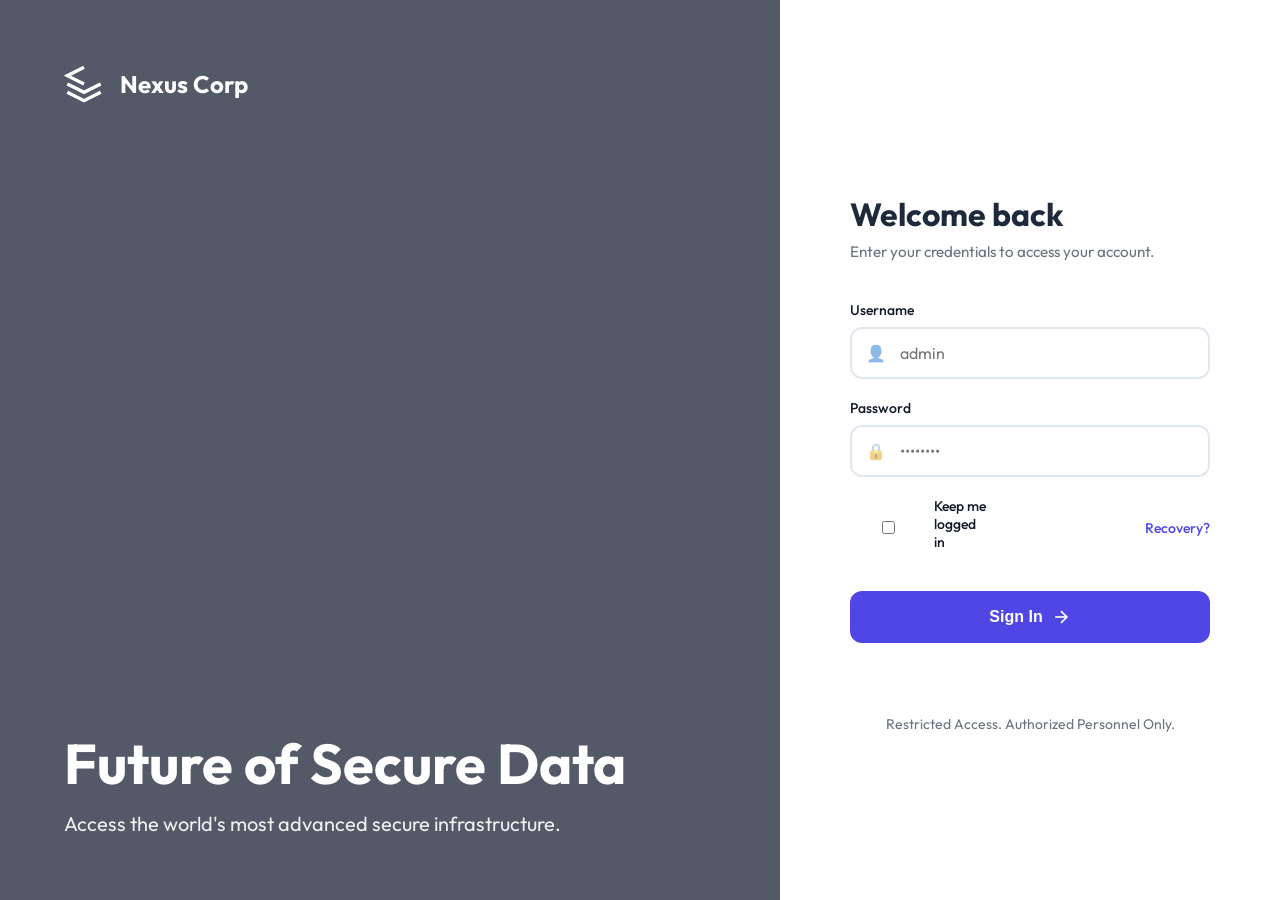
==== index.html @ d3379cbf "Initial Commit" ====
<!DOCTYPE html>
<html lang="en">

<head>
    <meta charset="UTF-8">
    <meta name="viewport" content="width=device-width, initial-scale=1.0">
    <title>Secure Login | Nexus Corp</title>
    <link rel="stylesheet" href="styles.css">
    <link href="https://fonts.googleapis.com/css2?family=Outfit:wght@400;500;600;700&display=swap" rel="stylesheet">
</head>

<body class="login-body">
    <div class="split-screen">
        <div class="left-panel">
            <div class="glass-overlay">
                <div class="brand">
                    <svg width="40" height="40" viewBox="0 0 24 24" fill="none" stroke="white" stroke-width="2">
                        <path d="M12 2L2 7L12 12LC12 12L22 7L12 2Z"></path>
                        <path d="M2 17L12 22L22 17"></path>
                        <path d="M2 12L12 17L22 12"></path>
                    </svg>
                    <h1>Nexus Corp</h1>
                </div>
                <div class="hero-text">
                    <h2>Future of Secure Data</h2>
                    <p>Access the world's most advanced secure infrastructure.</p>
                </div>
            </div>
        </div>
        <div class="right-panel">
            <div class="login-box">
                <div class="login-header">
                    <h2>Welcome back</h2>
                    <p class="subtitle">Enter your credentials to access your account.</p>
                </div>

                <form id="loginForm">
                    <div class="form-group">
                        <label for="username">Username</label>
                        <div class="input-wrapper">
                            <span class="input-icon">👤</span>
                            <input type="text" id="username" name="username" placeholder="admin" required>
                        </div>
                    </div>

                    <div class="form-group">
                        <label for="password">Password</label>
                        <div class="input-wrapper">
                            <span class="input-icon">🔒</span>
                            <input type="password" id="password" name="password" placeholder="••••••••" required>
                        </div>
                    </div>

                    <div class="form-footer">
                        <div class="checkbox">
                            <input type="checkbox" id="remember">
                            <label for="remember">Keep me logged in</label>
                        </div>
                        <a href="#" class="forgot-password">Recovery?</a>
                    </div>

                    <button type="submit" class="submit-btn" id="submitBtn">
                        <span>Sign In</span>
                        <svg width="20" height="20" viewBox="0 0 24 24" fill="none" stroke="currentColor"
                            stroke-width="2">
                            <line x1="5" y1="12" x2="19" y2="12"></line>
                            <polyline points="12 5 19 12 12 19"></polyline>
                        </svg>
                    </button>
                </form>

                <div id="message" class="message"></div>

                <div class="footer-text">
                    Restricted Access. Authorized Personnel Only.
                </div>
            </div>
        </div>
    </div>

    <script>
        document.getElementById('loginForm').addEventListener('submit', async function (e) {
            e.preventDefault();

            const username = document.getElementById('username').value;
            const password = document.getElementById('password').value;
            const messageDiv = document.getElementById('message');
            const submitBtn = document.getElementById('submitBtn');

            submitBtn.classList.add('loading');
            messageDiv.style.opacity = '0';

            try {
                const response = await fetch('/login', {
                    method: 'POST',
                    headers: {
                        'Content-Type': 'application/x-www-form-urlencoded',
                    },
                    body: `username=${encodeURIComponent(username)}&password=${encodeURIComponent(password)}`
                });

                const data = await response.json();

                submitBtn.classList.remove('loading');

                if (data.status === 'success') {
                    messageDiv.className = 'message success';
                    messageDiv.textContent = 'Access Granted. Redirecting...';
                    messageDiv.style.opacity = '1';
                    setTimeout(() => {
                        window.location.href = data.redirect;
                    }, 1000);
                } else {
                    messageDiv.className = 'message error';
                    messageDiv.textContent = data.message || 'Access Denied';
                    messageDiv.style.opacity = '1';

                    const form = document.querySelector('.login-box');
                    form.animate([
                        { transform: 'translateX(0)' },
                        { transform: 'translateX(-10px)' },
                        { transform: 'translateX(10px)' },
                        { transform: 'translateX(0)' }
                    ], {
                        duration: 400
                    });
                }
            } catch (error) {
                submitBtn.classList.remove('loading');
                messageDiv.className = 'message error';
                messageDiv.textContent = 'Connection Error.';
                messageDiv.style.opacity = '1';
            }
        });
    </script>
</body>

</html>
---- styles.css ----
:root {
    --primary-color: #4F46E5;
    --primary-hover: #4338ca;
    --bg-color: #F3F4F6;
    --card-bg: #FFFFFF;
    --text-main: #111827;
    --text-muted: #6B7280;
    --border-color: #E5E7EB;
    --error-color: #EF4444;
    --success-color: #10B981;
}

body {
    margin: 0;
    padding: 0;
    font-family: 'Outfit', 'Inter', system-ui, -apple-system, sans-serif;
    background-color: var(--bg-color);
}

/* --- New Login Styles --- */
.login-body {
    height: 100vh;
    overflow: hidden;
}

.split-screen {
    display: flex;
    height: 100vh;
    width: 100%;
}

.left-panel {
    flex: 1;
    background: url('https://images.unsplash.com/photo-1550751827-4bd374c3f58b?ixlib=rb-4.0.3&auto=format&fit=crop&w=2070&q=80') no-repeat center center/cover;
    position: relative;
    display: flex;
    align-items: center;
    justify-content: center;
}

.glass-overlay {
    background: rgba(15, 23, 42, 0.7);
    backdrop-filter: blur(8px);
    position: absolute;
    top: 0;
    left: 0;
    width: 100%;
    height: 100%;
    display: flex;
    flex-direction: column;
    justify-content: space-between;
    padding: 4rem;
    box-sizing: border-box;
    color: white;
}

.brand {
    display: flex;
    align-items: center;
    gap: 1rem;
}

.brand h1 {
    font-size: 1.5rem;
    font-weight: 700;
    margin: 0;
}

.hero-text h2 {
    font-size: 3.5rem;
    margin: 0 0 1rem 0;
    line-height: 1.1;
}

.hero-text p {
    font-size: 1.25rem;
    opacity: 0.9;
    margin: 0;
    max-width: 500px;
}

.right-panel {
    width: 500px;
    background: white;
    display: flex;
    align-items: center;
    justify-content: center;
    padding: 2rem;
    box-sizing: border-box;
}

.login-box {
    width: 100%;
    max-width: 360px;
}

.login-header {
    margin-bottom: 2.5rem;
}

.login-header h2 {
    font-size: 2rem;
    color: #1E293B;
    margin-bottom: 0.5rem;
}

.subtitle {
    margin: 0;
    color: var(--text-muted);
    font-size: 0.95rem;
}

.form-group {
    margin-bottom: 1.25rem;
}

label {
    display: block;
    margin-bottom: 0.5rem;
    color: var(--text-main);
    font-weight: 500;
    font-size: 0.875rem;
}

.input-wrapper {
    position: relative;
}

.input-icon {
    position: absolute;
    left: 1rem;
    top: 50%;
    transform: translateY(-50%);
    opacity: 0.5;
}

input {
    width: 100%;
    padding: 0.875rem 1rem 0.875rem 3rem;
    border: 2px solid #E2E8F0;
    border-radius: 0.75rem;
    font-size: 1rem;
    transition: all 0.2s;
    outline: none;
    box-sizing: border-box;
    font-family: inherit;
}

input:focus {
    border-color: var(--primary-color);
    box-shadow: 0 0 0 4px rgba(79, 70, 229, 0.1);
}

.form-footer {
    display: flex;
    justify-content: space-between;
    align-items: center;
    margin-bottom: 2rem;
    font-size: 0.875rem;
}

.checkbox {
    display: flex;
    align-items: center;
    gap: 0.5rem;
    color: var(--text-muted);
}

.forgot-password {
    color: var(--primary-color);
    text-decoration: none;
    font-weight: 500;
}

.forgot-password:hover {
    text-decoration: underline;
}

.submit-btn {
    width: 100%;
    padding: 1rem;
    background-color: var(--primary-color);
    color: white;
    border: none;
    border-radius: 0.75rem;
    font-size: 1rem;
    font-weight: 600;
    cursor: pointer;
    transition: all 0.2s;
    position: relative;
    display: flex;
    align-items: center;
    justify-content: center;
    gap: 0.5rem;
}

.submit-btn:hover {
    background-color: var(--primary-hover);
    transform: translateY(-2px);
    box-shadow: 0 10px 15px -3px rgba(79, 70, 229, 0.3);
}

.submit-btn.loading {
    background-color: var(--primary-hover);
    color: transparent;
    pointer-events: none;
}

.submit-btn.loading::after {
    content: "";
    position: absolute;
    top: 50%;
    left: 50%;
    width: 20px;
    height: 20px;
    margin-top: -10px;
    margin-left: -10px;
    border: 2px solid #ffffff;
    border-top-color: transparent;
    border-radius: 50%;
    animation: spin 0.8s linear infinite;
}

.footer-text {
    margin-top: 2rem;
    text-align: center;
    font-size: 0.875rem;
    color: var(--text-muted);
}

.footer-text a {
    color: var(--primary-color);
    text-decoration: none;
    font-weight: 600;
}

.message {
    margin-top: 1rem;
    padding: 0.75rem;
    border-radius: 0.5rem;
    font-size: 0.875rem;
    text-align: center;
    opacity: 0;
    transition: opacity 0.3s;
}

.message.success {
    background-color: rgba(16, 185, 129, 0.1);
    color: var(--success-color);
    border: 1px solid rgba(16, 185, 129, 0.2);
}

.message.error {
    background-color: rgba(239, 68, 68, 0.1);
    color: var(--error-color);
    border: 1px solid rgba(239, 68, 68, 0.2);
}

@media (max-width: 900px) {
    .left-panel {
        display: none;
    }

    .right-panel {
        width: 100%;
    }
}

@keyframes spin {
    to {
        transform: rotate(360deg);
    }
}

@keyframes shake {

    0%,
    100% {
        transform: translateX(0);
    }

    10%,
    30%,
    50%,
    70%,
    90% {
        transform: translateX(-4px);
    }

    20%,
    40%,
    60%,
    80% {
        transform: translateX(4px);
    }
}

/* --- Dashboard Styles --- */
.dashboard-body {
    background-color: #F8FAFC;
    color: #334155;
    margin: 0;
    padding: 0;
    display: block;
    /* Override flex display from body rule */
    min-height: 100vh;
}

.dashboard-wrapper {
    display: flex;
    min-height: 100vh;
}

/* Sidebar */
.sidebar {
    width: 260px;
    background-color: #1E293B;
    color: #F1F5F9;
    display: flex;
    flex-direction: column;
    position: fixed;
    top: 0;
    bottom: 0;
    left: 0;
}

.sidebar-header {
    height: 64px;
    display: flex;
    align-items: center;
    padding: 0 1.5rem;
    background-color: #0F172A;
    border-bottom: 1px solid #334155;
}

.logo-small {
    display: flex;
    align-items: center;
    gap: 0.75rem;
    font-weight: 700;
    font-size: 1.1rem;
    color: white;
}

.sidebar-nav {
    padding: 1.5rem 1rem;
    flex: 1;
}

.nav-item {
    display: flex;
    align-items: center;
    gap: 0.75rem;
    padding: 0.75rem 1rem;
    color: #94A3B8;
    text-decoration: none;
    border-radius: 0.5rem;
    margin-bottom: 0.5rem;
    transition: all 0.2s;
}

.nav-item:hover,
.nav-item.active {
    background-color: #334155;
    color: white;
}

.sidebar-footer {
    padding: 1rem;
    background-color: #0F172A;
    border-top: 1px solid #334155;
}

.user-info {
    display: flex;
    align-items: center;
    gap: 0.75rem;
}

.avatar-small {
    width: 36px;
    height: 36px;
    background-color: #4F46E5;
    border-radius: 50%;
    display: flex;
    align-items: center;
    justify-content: center;
    color: white;
    font-weight: 600;
    font-size: 0.9rem;
}

.user-details {
    display: flex;
    flex-direction: column;
}

.user-name {
    color: white;
    font-size: 0.9rem;
    font-weight: 500;
}

.user-role {
    color: #94A3B8;
    font-size: 0.75rem;
}

/* Main Content */
.main-content {
    flex: 1;
    margin-left: 260px;
    background-color: #F8FAFC;
}

.top-bar {
    height: 64px;
    background-color: white;
    display: flex;
    align-items: center;
    justify-content: space-between;
    padding: 0 2rem;
    border-bottom: 1px solid #E2E8F0;
    box-shadow: 0 1px 2px rgba(0, 0, 0, 0.03);
}

.breadcrumb {
    color: #64748B;
    font-size: 0.9rem;
}

.top-actions {
    display: flex;
    align-items: center;
    gap: 1rem;
}

.icon-btn {
    background: none;
    border: none;
    color: #64748B;
    cursor: pointer;
    padding: 0.5rem;
    border-radius: 0.375rem;
}

.icon-btn:hover {
    background-color: #F1F5F9;
    color: #334155;
}

.logout-btn {
    font-size: 0.875rem;
    color: #EF4444;
    text-decoration: none;
    font-weight: 500;
    padding: 0.5rem 1rem;
    border-radius: 0.375rem;
    transition: background-color 0.2s;
}

.logout-btn:hover {
    background-color: #FEF2F2;
}

.content-area {
    padding: 2rem;
}

.page-title {
    font-size: 1.5rem;
    color: #1E293B;
    margin-bottom: 2rem;
    margin-top: 0;
}

/* Stats Section */
.stats-grid {
    display: grid;
    grid-template-columns: repeat(auto-fit, minmax(240px, 1fr));
    gap: 1.5rem;
    margin-bottom: 2rem;
}

.stat-card {
    background: white;
    padding: 1.5rem;
    border-radius: 0.75rem;
    border: 1px solid #E2E8F0;
    box-shadow: 0 1px 3px rgba(0, 0, 0, 0.05);
}

.stat-title {
    color: #64748B;
    font-size: 0.875rem;
    font-weight: 500;
    margin-bottom: 0.5rem;
}

.stat-value {
    color: #1E293B;
    font-size: 1.875rem;
    font-weight: 700;
    margin-bottom: 0.5rem;
}

.stat-trend {
    font-size: 0.875rem;
}

.positive {
    color: #10B981;
}

.neutral {
    color: #64748B;
}

.negative {
    color: #EF4444;
}

/* Grid Layout */
.grid-2-1 {
    display: grid;
    grid-template-columns: 2fr 1fr;
    gap: 1.5rem;
}

.card {
    background: white;
    border-radius: 0.75rem;
    border: 1px solid #E2E8F0;
    box-shadow: 0 1px 3px rgba(0, 0, 0, 0.05);
    overflow: hidden;
}

.card-header {
    padding: 1.25rem 1.5rem;
    border-bottom: 1px solid #E2E8F0;
}

.card-header h3 {
    margin: 0;
    font-size: 1.1rem;
    color: #1E293B;
}

/* Table */
.data-table {
    width: 100%;
    border-collapse: collapse;
}

.data-table th {
    background-color: #F8FAFC;
    padding: 0.75rem 1.5rem;
    text-align: left;
    font-weight: 600;
    font-size: 0.875rem;
    color: #64748B;
    border-bottom: 1px solid #E2E8F0;
}

.data-table td {
    padding: 1rem 1.5rem;
    border-bottom: 1px solid #E2E8F0;
    color: #334155;
    font-size: 0.9rem;
}

.status-badge {
    padding: 0.25rem 0.75rem;
    border-radius: 9999px;
    font-size: 0.75rem;
    font-weight: 600;
}

.status-badge.success {
    background-color: #ECFDF5;
    color: #059669;
}

.status-badge.error {
    background-color: #FEF2F2;
    color: #DC2626;
}

/* Alert/Flag Card */
.alert-card {
    border-top: 4px solid #EF4444;
}

.notification-list {
    padding: 1.5rem;
}

.notification-item {
    display: flex;
    gap: 1rem;
    margin-bottom: 1.5rem;
    padding-bottom: 1.5rem;
    border-bottom: 1px solid #E2E8F0;
}

.notification-item:last-child {
    margin-bottom: 0;
    padding-bottom: 0;
    border-bottom: none;
}

.notif-icon {
    font-size: 1.25rem;
}

.notif-content strong {
    display: block;
    color: #1E293B;
    margin-bottom: 0.25rem;
}

.notif-content p {
    margin: 0;
    color: #64748B;
    font-size: 0.9rem;
    line-height: 1.4;
}

.flag-container {
    background-color: #1E293B;
    padding: 0.75rem;
    border-radius: 0.5rem;
    margin-top: 0.75rem;
    border-left: 3px solid #F59E0B;
}

.flag-container code {
    color: #F59E0B;
    font-family: 'Courier New', monospace;
    font-weight: 700;
    letter-spacing: 0.05em;
    display: block;
    word-break: break-all;
}
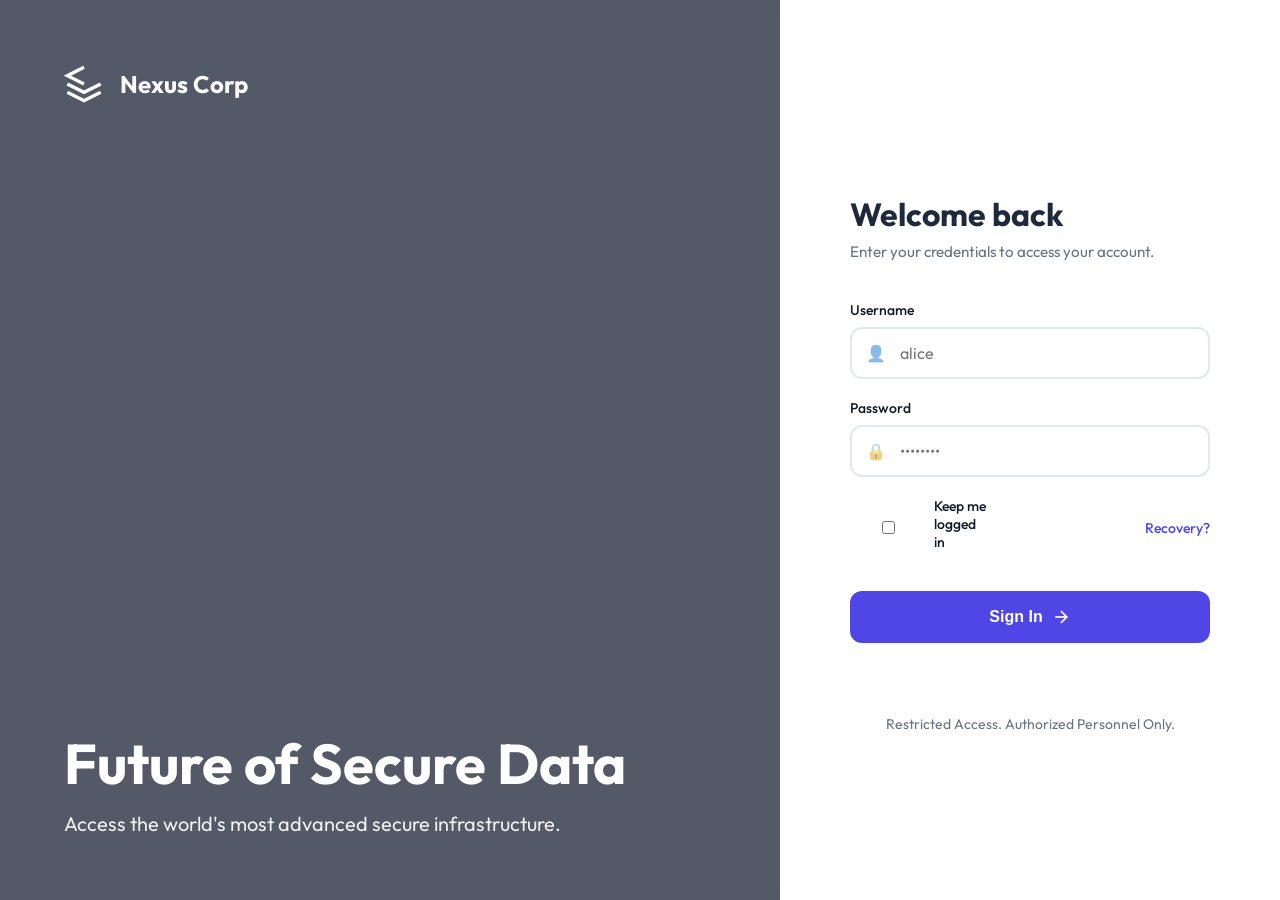
==== commit 2a9fb4fb: "Change username placeholder from 'admin' to 'alice'" ====
--- a/index.html
+++ b/index.html
@@ -39,7 +39,7 @@
                         <label for="username">Username</label>
                         <div class="input-wrapper">
                             <span class="input-icon">👤</span>
-                            <input type="text" id="username" name="username" placeholder="admin" required>
+                            <input type="text" id="username" name="username" placeholder="alice" required>
                         </div>
                     </div>
 
@@ -135,4 +135,4 @@
     </script>
 </body>
 
-</html>+</html>
